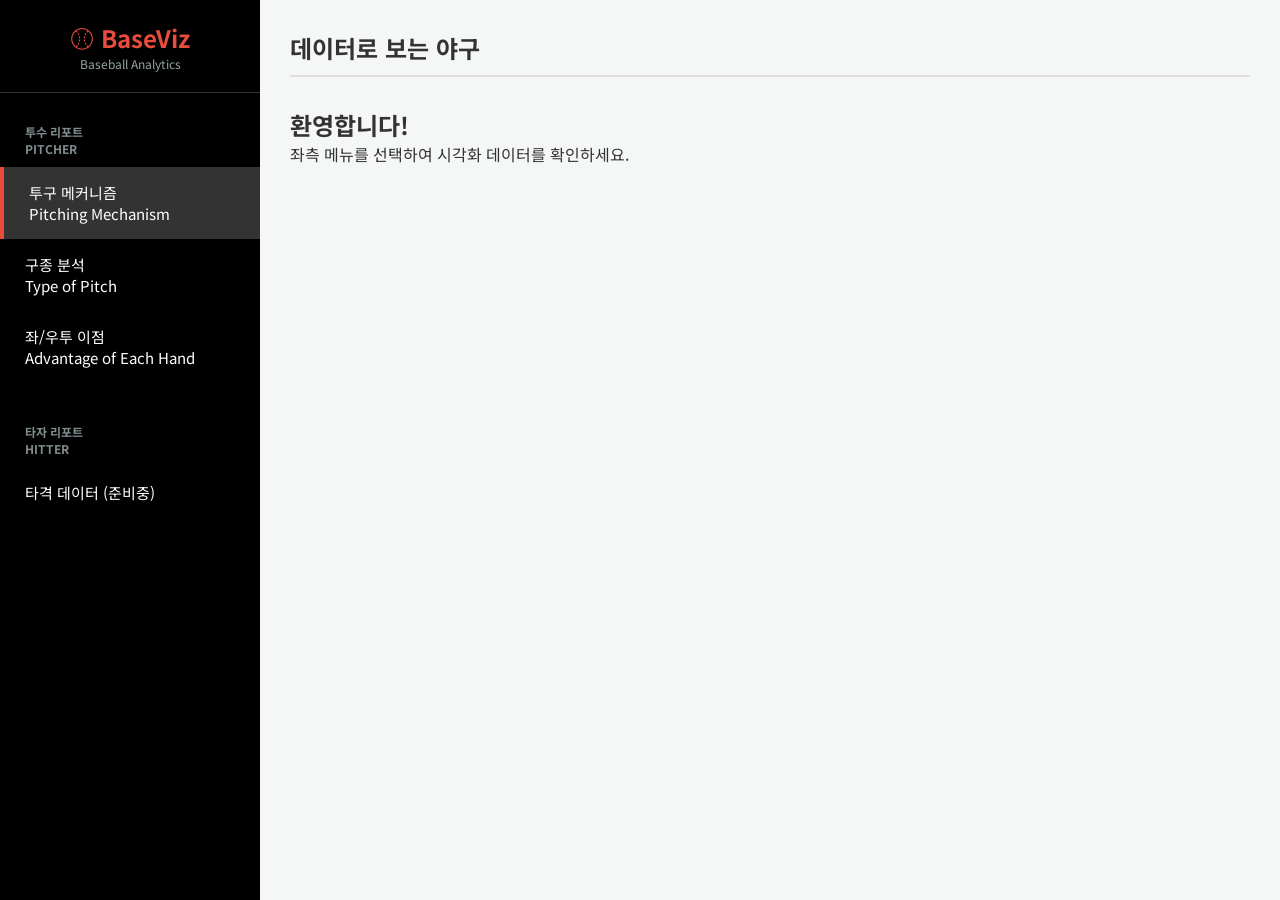
==== index.html @ b0c52efa "1차 push" ====
<!DOCTYPE html>
<html lang="ko">
<head>
    <meta charset="UTF-8">
    <meta name="viewport" content="width=device-width, initial-scale=1.0">
    <title>⚾ BaseViz | 야구 시각화 리포트</title>
    <link href="https://fonts.googleapis.com/css2?family=Noto+Sans+KR:wght@300;400;700&display=swap" rel="stylesheet">
    <link rel="stylesheet" href="css/style.css">
</head>
<body>
    <div class="dashboard-wrapper">
        
        <nav class="sidebar">
            <div class="sidebar-header">
                <h1>⚾ BaseViz</h1>
                <p>Baseball Analytics</p>
            </div>
            
            <ul class="nav-menu">
                <li class="menu-title">투수 리포트<br>Pitcher</li>
                <li class="nav-item active" onclick="loadPage('mechanism')">투구 메커니즘<br>Pitching Mechanism</li>
                <li class="nav-item" onclick="loadPage('pitch_types')">구종 분석<br>Type of Pitch</li>
                <li class="nav-item" onclick="loadPage('platoon')">좌/우투 이점<br>Advantage of Each Hand</li>
                
                <li class="menu-title" style="margin-top: 30px;">타자 리포트<br>Hitter</li>
                <li class="nav-item" onclick="loadPage('batter')">타격 데이터 (준비중)</li>
            </ul>
        </nav>

        <main class="main-content">
            <header class="top-header">
                <h2>데이터로 보는 야구</h2>
            </header>
            
            <div id="content-area">
                <div class="welcome-message">
                    <h2>환영합니다!</h2>
                    <p>좌측 메뉴를 선택하여 시각화 데이터를 확인하세요.</p>
                </div>
            </div>
        </main>
        
    </div>

    <script src="js/main.js"></script>
</body>
</html>
---- css/style.css ----
/* 수정 내역:
   1. 모든 네이비색(#1a252f)을 검정색(#000000)으로 변경했습니다.
   2. UI 전반에 kt wiz 로고의 검정, 빨강(#e74c3c), 흰색 팔레트를 적용했습니다.
*/

/* 기본 초기화 및 폰트 설정 */
* {
    margin: 0;
    padding: 0;
    box-sizing: border-box;
    font-family: 'Noto Sans KR', sans-serif;
}

body {
    background-color: #f4f7f6; /* 눈이 편안한 밝은 회색 배경 */
    color: #333;
}

/* 전체 대시보드 레이아웃 (좌측 사이드바 + 우측 메인) */
.dashboard-wrapper {
    display: flex;
    min-height: 100vh;
}

/* 좌측 사이드바 디자인 */
.sidebar {
    width: 260px;
    background-color: #000000; /* 진한 네이비 -> 검정색으로 변경 */
    color: #fff;
    padding: 20px 0;
    position: fixed;
    height: 100%;
}

.sidebar-header {
    text-align: center;
    padding-bottom: 20px;
    border-bottom: 1px solid #333; /* 구분선도 어둡게 변경 */
    margin-bottom: 20px;
}

.sidebar-header h1 {
    font-size: 24px;
    color: #e74c3c; /* kt wiz의 붉은색 포인트 유지 */
}

.sidebar-header p {
    font-size: 12px;
    color: #95a5a6;
}

.nav-menu {
    list-style: none;
}

.menu-title {
    padding: 10px 25px;
    font-size: 12px;
    color: #7f8c8d;
    text-transform: uppercase;
    font-weight: bold;
}

.nav-item {
    padding: 15px 25px;
    cursor: pointer;
    transition: background 0.3s;
    font-size: 15px;
}

.nav-item:hover, .nav-item.active {
    background-color: #333; /* 활성화 시 배경색 검정 계열로 변경 */
    border-left: 4px solid #e74c3c; /* 붉은색 포인트 유지 */
}

/* 우측 메인 콘텐츠 영역 */
.main-content {
    margin-left: 260px; /* 사이드바 너비만큼 띄움 */
    flex: 1;
    padding: 30px;
}

.top-header {
    margin-bottom: 30px;
    padding-bottom: 10px;
    border-bottom: 2px solid #e0e0e0;
}

/* 내부 페이지(이전에 만든 HTML들) 공통 카드 레이아웃 */
.grid-layout, .pitch-grid-layout, .platoon-grid-layout {
    display: grid;
    grid-template-columns: 1fr 1fr; /* 반반 나누기 */
    gap: 20px;
    margin-top: 20px;
}

.visual-card, .data-card, .pitch-card, .platoon-card {
    background: #fff;
    padding: 25px;
    border-radius: 12px;
    box-shadow: 0 4px 15px rgba(0,0,0,0.05); /* 부드러운 그림자 */
}

/* 탭 버튼 스타일 (이전에 만든 폼 선택, 구종 선택 버튼 등) */
.form-selector button, .pitch-selector button, .platoon-selector button {
    padding: 10px 20px;
    margin-right: 10px;
    margin-bottom: 20px;
    border: none;
    background-color: #ecf0f1;
    border-radius: 8px;
    cursor: pointer;
    font-weight: bold;
    transition: all 0.3s;
}

/* 버튼 활성화 색상: 푸른색에서 kt wiz 붉은색으로 변경 */
.form-selector button.active, .pitch-selector button.active, .platoon-selector button.active {
    background-color: #e74c3c; /* 활성화 시 붉은색 */
    color: white;
    box-shadow: 0 4px 6px rgba(231, 76, 60, 0.3);
}

/* 데이터 리스트 스타일 */
.data-list, .pitch-data-list, .platoon-data-list {
    list-style: none;
    line-height: 1.8;
}

.data-list li, .pitch-data-list li, .platoon-data-list li {
    margin-bottom: 15px;
    padding-bottom: 15px;
    border-bottom: 1px dashed #eee;
}

/* 이미지 및 GIF 반응형 설정 */
img {
    max-width: 100%;
    border-radius: 8px;
    margin-top: 15px;
}
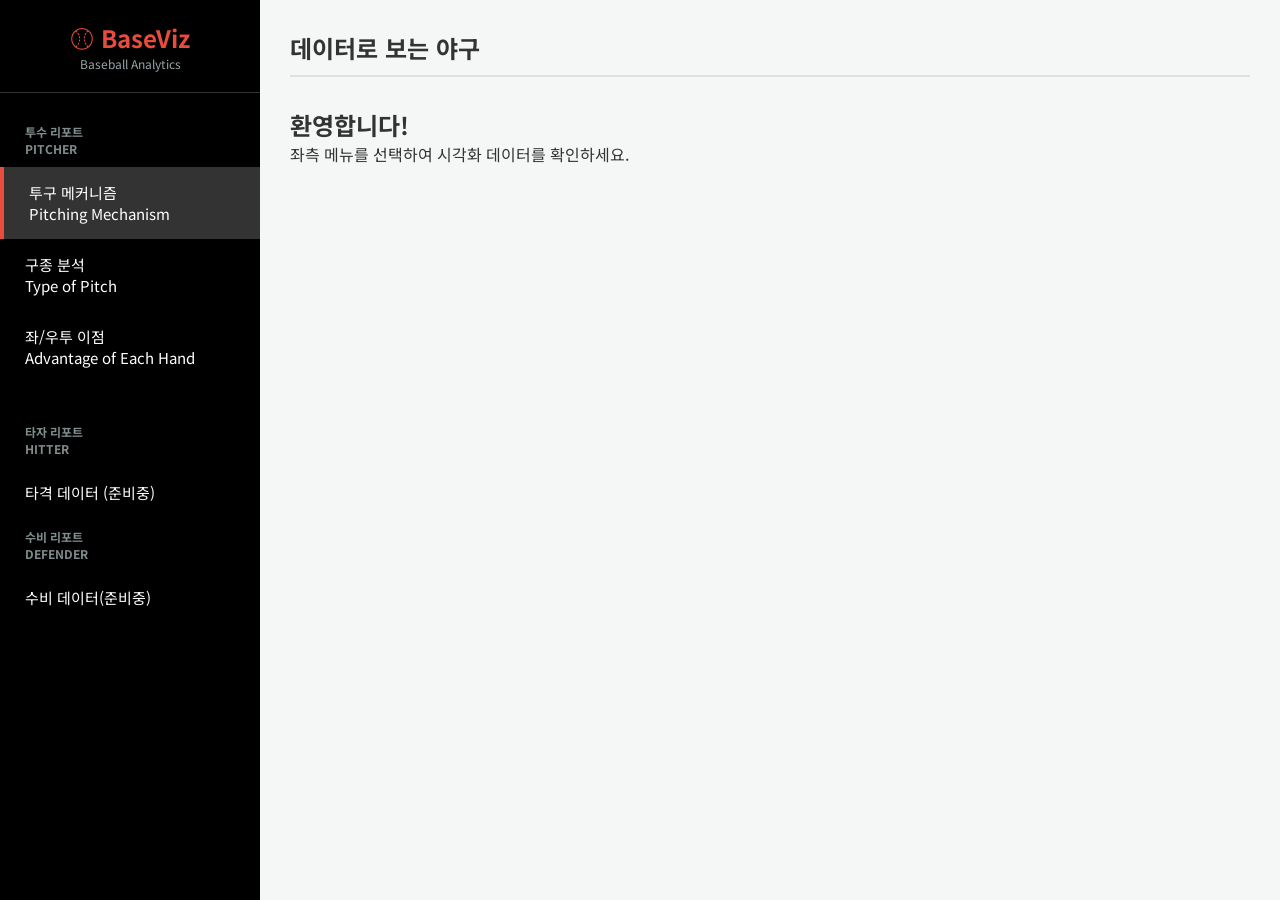
==== commit 2b306698: "수정" ====
--- a/index.html
+++ b/index.html
@@ -24,6 +24,10 @@
                 
                 <li class="menu-title" style="margin-top: 30px;">타자 리포트<br>Hitter</li>
                 <li class="nav-item" onclick="loadPage('batter')">타격 데이터 (준비중)</li>
+
+                <li class="menu-title">수비 리포트<br>Defender</li>
+                <li class="nav-item" onclick="loadPage('defender')">수비 데이터(준비중)</li>
+
             </ul>
         </nav>
 
@@ -42,6 +46,12 @@
         
     </div>
 
-    <script src="js/main.js"></script>
+    <script src="js/pitcher.js"></script>     <script src="js/pitch_types.js"></script> <script src="js/platoon.js"></script>     <script src="js/main.js"></script>        <script src="js/pitcher.js"></script>
+    <script src="js/pitch_types.js"></script>
+    <script src="js/platoon.js"></script>
+    <script src="js/batter.js"></script> <script src="js/main.js"></script>
+</body>
+</html></body>
+</html>
 </body>
 </html>
